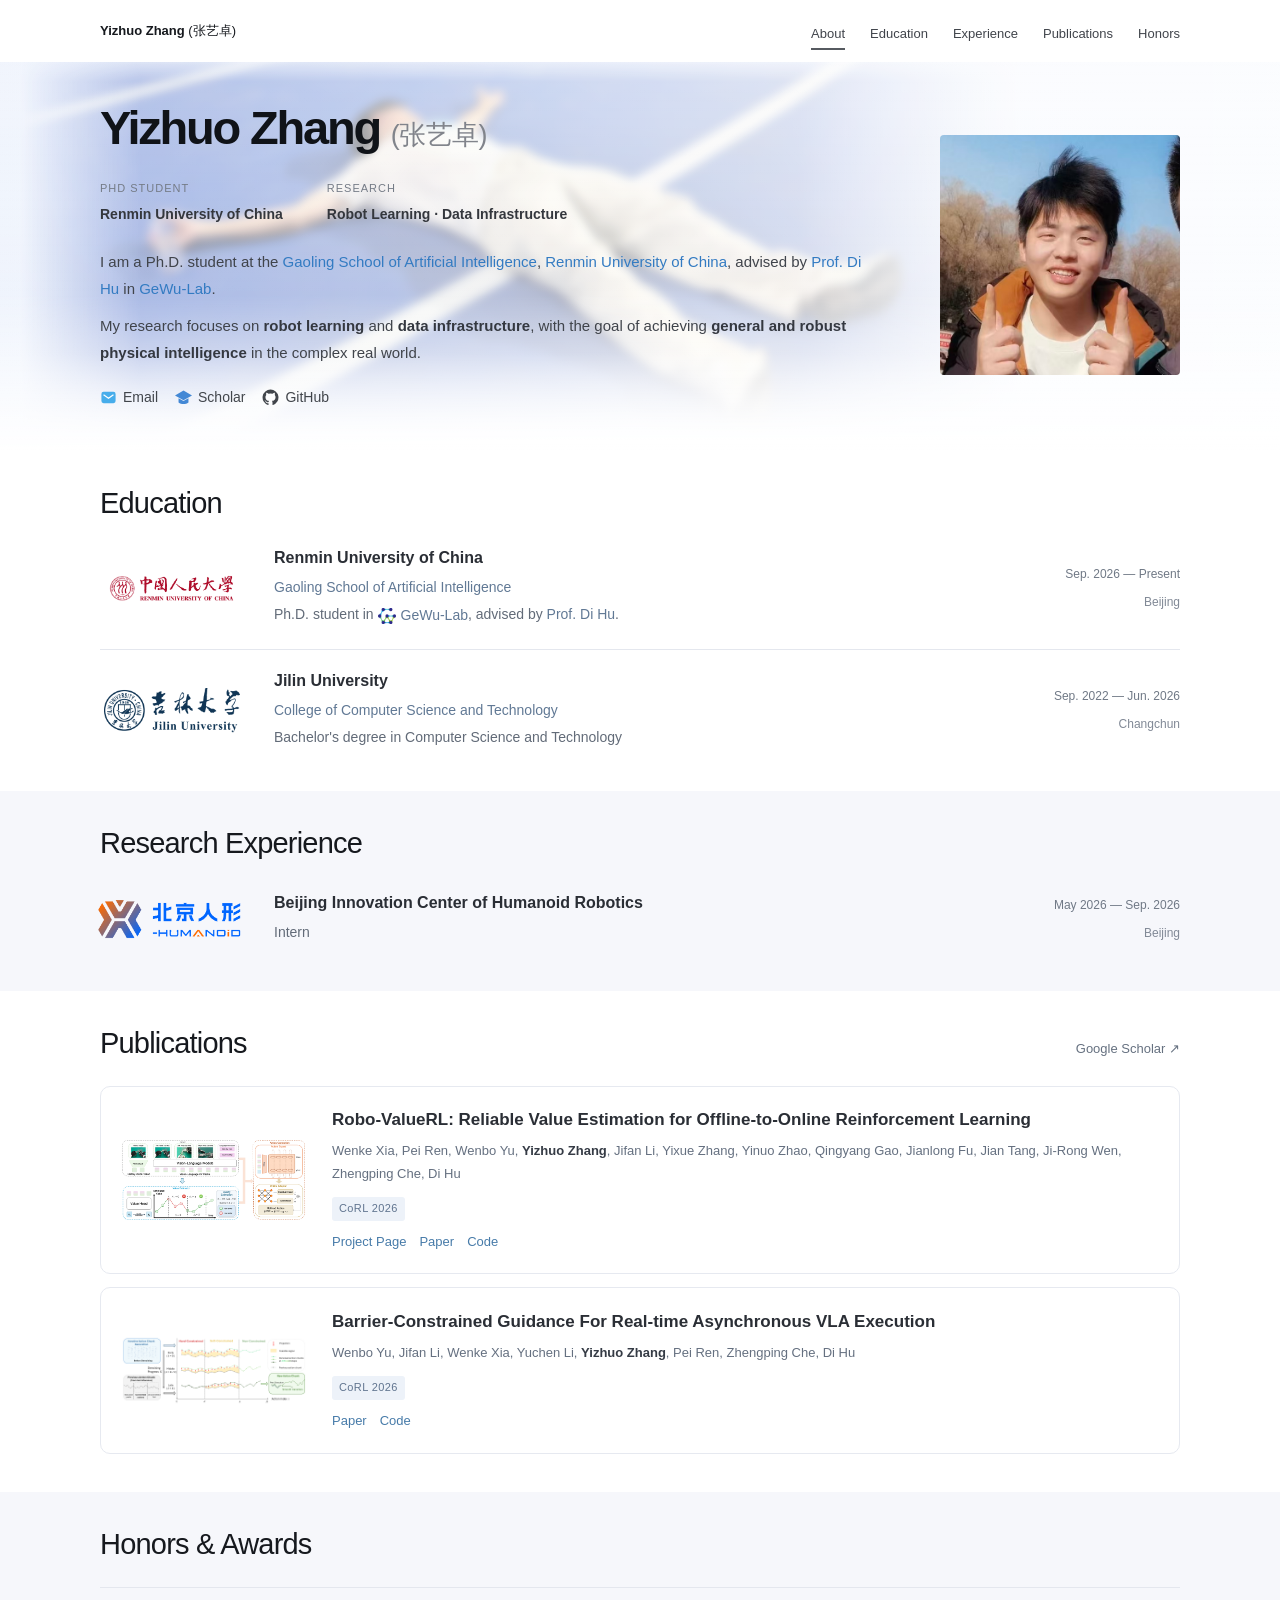
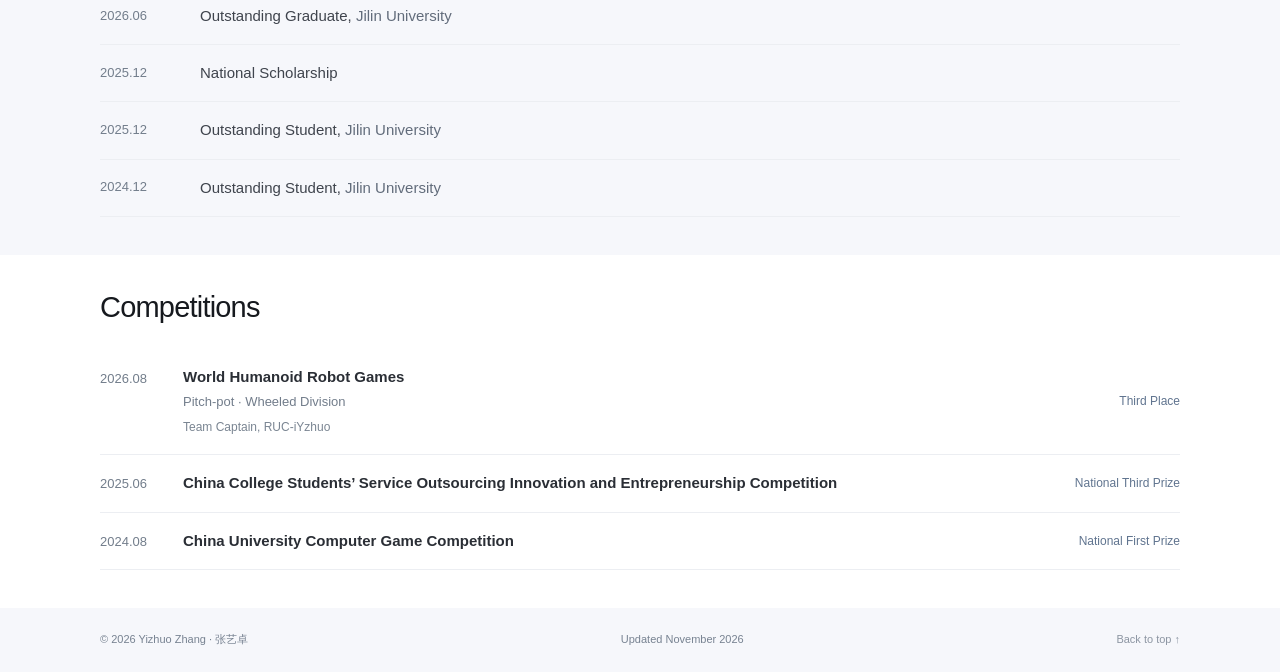
==== index.html @ 1d6a9e44 "Use robot emoji for browser tab icon" ====
<!doctype html>
<html lang="en">
<head>
  <meta charset="utf-8">
  <meta name="viewport" content="width=device-width, initial-scale=1">
  <title>Yizhuo Zhang (张艺卓)</title>
  <meta name="description" content="Yizhuo Zhang, Ph.D. student at Renmin University of China. Robot learning and data infrastructure toward general and robust physical intelligence in the complex real world.">
  <meta name="theme-color" content="#ffffff">
  <link rel="icon" href="assets/favicon-robot.svg" type="image/svg+xml">
  <link rel="stylesheet" href="stylesheet.css">
</head>
<body id="top">
<a class="skip-link" href="#main">Skip to content</a>
<header class="site-header">
  <div class="nav-shell">
    <a class="brand" href="#about">Yizhuo Zhang <span>(张艺卓)</span></a>
    <nav aria-label="Main navigation"><a class="active" href="#about">About</a><a href="#education">Education</a><a href="#experience">Experience</a><a href="#publications">Publications</a><a href="#honors">Honors</a></nav>
  </div>
</header>
<main id="main">
  <section class="hero" id="about" aria-labelledby="name">
    <div class="hero-shell shell">
      <div class="hero-copy">
        <h1 id="name">Yizhuo Zhang <span lang="zh-CN">(张艺卓)</span></h1>
        <div class="identity"><div><span class="eyebrow">PhD Student</span><a href="https://www.ruc.edu.cn/">Renmin University of China</a></div><div><span class="eyebrow">Research</span><span>Robot Learning · Data Infrastructure</span></div></div>
        <p>I am a Ph.D. student at the <a href="https://ai.ruc.edu.cn/">Gaoling School of Artificial Intelligence</a>, <a href="https://www.ruc.edu.cn/">Renmin University of China</a>, advised by <a href="https://dtaoo.github.io/">Prof. Di Hu</a> in <a href="https://gewu-lab.github.io/">GeWu-Lab</a>.</p>
        <p>My research focuses on <strong>robot learning</strong> and <strong>data infrastructure</strong>, with the goal of achieving <strong>general and robust physical intelligence</strong> in the complex real world.</p>
        <div class="social-links">
          <a href="mailto:yizhuo.zhang@ruc.edu.cn"><svg class="email-icon" aria-hidden="true" viewBox="0 0 24 24"><rect x="2" y="4" width="20" height="16" rx="3" fill="currentColor"/><path d="m5 8 7 5 7-5" fill="none" stroke="white" stroke-width="1.7"/></svg>Email</a>
          <a href="https://scholar.google.com/citations?user=-wRSMK8AAAAJ&amp;hl=zh-CN"><svg class="scholar-icon" aria-hidden="true" viewBox="0 0 24 24"><path fill="currentColor" d="m12 2 12 7-12 7L0 9l12-7ZM5 13l7 4 7-4v6c-4 3-10 3-14 0v-6Z"/></svg>Scholar</a>
          <a href="https://github.com/yizhuo1214"><svg aria-hidden="true" viewBox="0 0 24 24"><path fill="currentColor" d="M12 .8a11.2 11.2 0 0 0-3.54 21.83c.56.1.76-.24.76-.54v-2.1c-3.11.68-3.77-1.32-3.77-1.32-.5-1.3-1.24-1.64-1.24-1.64-1.02-.7.08-.69.08-.69 1.12.08 1.71 1.15 1.71 1.15 1 1.71 2.62 1.22 3.26.94.1-.72.39-1.22.71-1.5-2.48-.28-5.09-1.24-5.09-5.53 0-1.22.44-2.22 1.15-3-.12-.28-.5-1.42.11-2.96 0 0 .94-.3 3.08 1.15a10.7 10.7 0 0 1 5.6 0c2.14-1.45 3.07-1.15 3.07-1.15.62 1.54.23 2.68.12 2.96.71.78 1.14 1.78 1.14 3 0 4.3-2.61 5.24-5.1 5.52.4.35.76 1.03.76 2.08v3.09c0 .3.2.65.77.54A11.2 11.2 0 0 0 12 .8Z"/></svg>GitHub</a>
        </div>
      </div>
      <img class="portrait" src="assets/portrait.jpg" alt="Yizhuo Zhang smiling in the sunshine" width="563" height="563" fetchpriority="high">
    </div>
  </section>

  <section class="section" id="education" aria-labelledby="education-title"><div class="shell">
    <div class="section-heading"><h2 id="education-title">Education</h2></div>
    <div class="education-list">
      <article class="institution">
        <div class="logo-slot"><div class="ruc-wordmark" role="img" aria-label="Renmin University of China logo and bilingual wordmark"></div></div>
        <div class="entry-copy"><h3><a href="https://www.ruc.edu.cn/">Renmin University of China</a></h3><p><a href="https://ai.ruc.edu.cn/">Gaoling School of Artificial Intelligence</a></p><p>Ph.D. student in <a class="lab-affiliation" href="https://gewu-lab.github.io/"><img src="assets/gewu-logo.png" alt="" width="18" height="18">GeWu-Lab</a>, advised by <a href="https://dtaoo.github.io/">Prof. Di Hu</a>.</p></div>
        <div class="entry-meta"><span>Sep. 2026 — Present</span><span>Beijing</span></div>
      </article>
      <article class="institution">
        <div class="logo-slot"><img class="institution-logo jlu-wordmark" src="assets/jlu-wordmark.png" alt="Jilin University logo and bilingual wordmark" width="424" height="140"></div>
        <div class="entry-copy"><h3><a href="https://www.jlu.edu.cn/">Jilin University</a></h3><p><a href="https://ccst.jlu.edu.cn/">College of Computer Science and Technology</a></p><p>Bachelor's degree in Computer Science and Technology</p></div>
        <div class="entry-meta"><span>Sep. 2022 — Jun. 2026</span><span>Changchun</span></div>
      </article>
    </div>
  </div></section>

  <section class="section tinted" id="experience" aria-labelledby="experience-title"><div class="shell">
    <div class="section-heading"><h2 id="experience-title">Research Experience</h2></div>
    <article class="experience-entry institution">
      <div class="logo-slot"><img class="institution-logo xhumanoid-logo" src="assets/xhumanoid-logo.png" alt="X-Humanoid, Beijing Innovation Center of Humanoid Robotics" width="1100" height="366"></div>
      <div class="entry-copy"><h3><a href="https://www.x-humanoid.com/">Beijing Innovation Center of Humanoid Robotics</a></h3><p>Intern</p></div>
      <div class="entry-meta"><span>May 2026 — Sep. 2026</span><span>Beijing</span></div>
    </article>
  </div></section>

  <section class="section" id="publications" aria-labelledby="publications-title"><div class="shell">
    <div class="section-heading"><h2 id="publications-title">Publications</h2><a class="section-link" href="https://scholar.google.com/citations?user=-wRSMK8AAAAJ&amp;hl=zh-CN">Google Scholar ↗</a></div>
    <article class="publication">
      <a class="paper-image" href="https://arxiv.org/abs/2607.09866" aria-label="Robo-ValueRL paper"><img src="assets/robo-valuerl.png" alt="Robo-ValueRL framework overview" width="700" height="420" loading="lazy"></a>
      <div class="paper-body"><h3><a href="https://arxiv.org/abs/2607.09866">Robo-ValueRL: Reliable Value Estimation for Offline-to-Online Reinforcement Learning</a></h3><p class="authors">Wenke Xia, Pei Ren, Wenbo Yu, <strong>Yizhuo Zhang</strong>, Jifan Li, Yixue Zhang, Yinuo Zhao, Qingyang Gao, Jianlong Fu, Jian Tang, Ji-Rong Wen, Zhengping Che, Di Hu</p><span class="venue">CoRL 2026</span><div class="paper-links"><a href="https://gewu-lab.github.io/Robo-ValueRL/">Project Page</a><a href="https://arxiv.org/abs/2607.09866">Paper</a><a href="https://github.com/Open-X-Humanoid/Robo-ValueRL">Code</a></div></div>
    </article>
    <article class="publication">
      <a class="paper-image" href="https://arxiv.org/abs/2610.14997" aria-label="FreeBar paper"><img src="assets/freebar.png" alt="FreeBar framework for barrier-constrained asynchronous VLA execution" width="700" height="420" loading="lazy"></a>
      <div class="paper-body"><h3><a href="https://arxiv.org/abs/2610.14997">Barrier-Constrained Guidance For Real-time Asynchronous VLA Execution</a></h3><p class="authors">Wenbo Yu, Jifan Li, Wenke Xia, Yuchen Li, <strong>Yizhuo Zhang</strong>, Pei Ren, Zhengping Che, Di Hu</p><span class="venue">CoRL 2026</span><div class="paper-links"><a href="https://arxiv.org/abs/2610.14997">Paper</a><a href="https://github.com/NamelessCrew/FreeBar">Code</a></div></div>
    </article>
  </div></section>

  <section class="section tinted" id="honors" aria-labelledby="honors-title"><div class="shell">
    <div class="section-heading"><h2 id="honors-title">Honors &amp; Awards</h2></div>
    <div class="award-list">
      <article class="award-row"><time datetime="2026-06">2026.06</time><p>Outstanding Graduate, <span>Jilin University</span></p></article>
      <article class="award-row"><time datetime="2025-12">2025.12</time><p>National Scholarship</p></article>
      <article class="award-row"><time datetime="2025-12">2025.12</time><p>Outstanding Student, <span>Jilin University</span></p></article>
      <article class="award-row"><time datetime="2024-12">2024.12</time><p>Outstanding Student, <span>Jilin University</span></p></article>
    </div>
  </div></section>

  <section class="section" id="competitions" aria-labelledby="competitions-title"><div class="shell">
    <div class="section-heading"><h2 id="competitions-title">Competitions</h2></div>
    <div class="competition-list">
      <article class="competition"><time>2026.08</time><div><h3>World Humanoid Robot Games</h3><p>Pitch-pot · Wheeled Division</p><p class="team">Team Captain, RUC-iYzhuo</p></div><span class="prize">Third Place</span></article>
      <article class="competition"><time>2025.06</time><div><h3>China College Students’ Service Outsourcing Innovation and Entrepreneurship Competition</h3></div><span class="prize">National Third Prize</span></article>
      <article class="competition"><time>2024.08</time><div><h3>China University Computer Game Competition</h3></div><span class="prize">National First Prize</span></article>
    </div>
  </div></section>
</main>
<footer><div class="shell"><span>© 2026 Yizhuo Zhang · 张艺卓</span><span>Updated November 2026</span><a href="#top">Back to top ↑</a></div></footer>
<script src="site.js"></script>
</body>
</html>
---- stylesheet.css ----
@charset "UTF-8";
:root{--ink:#16191e;--body:#40444b;--muted:#81848d;--blue:#337bc2;--line:#e4e7ee;--tint:#f6f7fb;--shell:1080px;--portrait-size:clamp(180px,18.75vw,240px)}
*{box-sizing:border-box}
html{scroll-behavior:smooth;scroll-padding-top:70px;color-scheme:light}
body{margin:0;color:var(--body);background:#fff;font-family:-apple-system,BlinkMacSystemFont,"Segoe UI",Arial,"PingFang SC",sans-serif;font-size:13px;line-height:1.75;-webkit-font-smoothing:antialiased}
a{color:var(--blue);text-decoration:none;text-underline-offset:3px}a:hover{text-decoration:underline}a:focus-visible,summary:focus-visible{outline:2px solid var(--blue);outline-offset:5px}::selection{background:#dceaff}.shell{width:min(var(--shell),calc(100% - 80px));margin-inline:auto}
.site-header{position:sticky;top:0;background:#ffffffed;backdrop-filter:blur(12px);z-index:10}.nav-shell{width:min(var(--shell),calc(100% - 80px));margin:auto;display:flex;align-items:center;justify-content:space-between;min-height:62px;gap:25px}.brand{font-size:12px;color:var(--ink);font-weight:650;white-space:nowrap}.brand span{font-weight:400}.brand:hover{text-decoration:none}nav{display:flex;gap:25px;font-size:12px}nav a{position:relative;color:var(--body);padding:20px 0 14px}nav a.active:after{content:"";position:absolute;height:2px;bottom:9px;left:0;right:0;background:#565a60}nav a:hover{text-decoration:none;color:var(--ink)}
.hero{position:relative;isolation:isolate;overflow:hidden;background:linear-gradient(90deg,#eaf0fc 0%,#f5f8ff 52%,#edf3fd 100%)}.hero:before{content:"";position:absolute;z-index:-2;top:-12px;left:max(-80px,calc((100% - var(--shell))/2 - 80px));width:1000px;height:390px;pointer-events:none;background:url('assets/track-background.jpg') center 84%/1000px auto no-repeat;opacity:.62;filter:blur(5px) saturate(.9);-webkit-mask-image:linear-gradient(90deg,transparent 0%,#000 12%,#000 78%,transparent 100%),linear-gradient(180deg,transparent 0%,#000 8%,#000 78%,transparent 100%);mask-image:linear-gradient(90deg,transparent 0%,#000 12%,#000 78%,transparent 100%),linear-gradient(180deg,transparent 0%,#000 8%,#000 78%,transparent 100%);-webkit-mask-composite:source-in;mask-composite:intersect}.hero:after{content:"";position:absolute;z-index:-1;inset:0;pointer-events:none;background:linear-gradient(180deg,rgba(255,255,255,.12) 0%,rgba(255,255,255,.02) 60%,#fff 100%),linear-gradient(90deg,rgba(255,255,255,.25) 0%,rgba(255,255,255,.55) 52%,rgba(255,255,255,.8) 100%)}



.hero-shell{display:grid;grid-template-columns:minmax(0,1fr) var(--portrait-size);gap:60px;align-items:center;padding-top:38px;padding-bottom:42px;min-height:365px}.hero-copy{min-width:0}h1{font-size:47px;font-weight:550;letter-spacing:-2.2px;color:#101318;line-height:1.2;margin:0 0 23px}h1 span{font-size:27px;letter-spacing:-.6px;font-weight:400;color:#81848b;white-space:nowrap}.identity{display:flex;gap:22px;margin-bottom:21px}.identity>div+div{padding-left:22px}.identity .eyebrow{display:block;font-size:9px;letter-spacing:.09em;color:#848790;text-transform:uppercase;margin-bottom:2px}.identity a,.identity div>span:last-child:not(.eyebrow){font-size:12px;font-weight:550;color:#34373d}.hero-copy>p{margin:0 0 10px;font-size:13px;line-height:1.8}.hero strong{color:#343840;font-weight:650}.portrait{display:block;width:var(--portrait-size);height:var(--portrait-size);object-fit:contain;border-radius:4px}
.social-links{display:flex;gap:17px;align-items:center;flex-wrap:wrap;margin-top:19px}.social-links a{display:flex;align-items:center;gap:6px;color:#41454b;font-size:12px}.social-links svg{width:17px;height:17px}.social-links .email-icon{color:#47adeb}.social-links .scholar-icon{color:#4388d5}
.section{padding:34px 0 38px}.tinted{background:var(--tint)}.section-heading{display:flex;justify-content:space-between;align-items:baseline;gap:25px;margin-bottom:23px}h2{font-size:29px;letter-spacing:-.8px;font-weight:500;color:var(--ink);line-height:1.3;margin:0}.section-link{font-size:11px;color:#757b85;white-space:nowrap}h3{font-size:15px;line-height:1.5;font-weight:600;margin:0;color:#2a2e35}h3 a{color:inherit}.education-list{display:flex;flex-direction:column;gap:0}
.institution{display:grid;grid-template-columns:150px minmax(0,1fr) 190px;gap:24px;align-items:center;padding:19px 0}.institution+.institution{border-top:1px solid var(--line)}.institution:first-child{padding-top:0}.institution:last-child{padding-bottom:0}
.logo-slot{position:relative;width:144px;height:68px;display:flex;align-items:center;justify-content:center;align-self:center;flex-shrink:0}.institution-logo{position:static;display:block;width:136px;height:52px;transform:none;object-fit:contain}.ruc-wordmark{width:136px;height:48px;background-image:url('assets/ruc-wordmark-source.png');background-size:300px auto;background-position:-30px -21px;background-repeat:no-repeat;mix-blend-mode:multiply}.jlu-wordmark{filter:brightness(0) saturate(100%) invert(17%) sepia(32%) saturate(1430%) hue-rotate(169deg) brightness(94%) contrast(96%)}.institution-logo.xhumanoid-logo{width:156px;height:auto;max-width:none;flex-shrink:0;object-fit:contain;object-position:center;image-rendering:auto}.lab-affiliation{display:inline-flex;align-items:center;gap:5px;vertical-align:middle}.lab-affiliation img{display:block;width:18px;height:18px;object-fit:contain}


.entry-copy h3{font-size:15px;line-height:1.5;margin:0 0 5px;font-weight:550}.entry-copy p{margin:2px 0;font-size:12px;line-height:1.8;color:#6d727c}.entry-copy p a{color:#617995}.entry-meta{display:flex;flex-direction:column;gap:7px;text-align:right;align-self:center;font-size:11px;color:#858b95}.entry-meta span:last-child{font-size:10px;color:#a0a5ae}.experience-entry{padding:0}

.publication{display:grid;grid-template-columns:185px minmax(0,1fr);gap:26px;align-items:center;background:#ffffffa6;border:1px solid #e6e9f0;border-radius:10px;padding:20px;margin-top:13px}.paper-image{background:white;border-radius:5px;overflow:hidden;display:block;line-height:0}.paper-image img{display:block;width:100%;height:125px;object-fit:contain}.paper-body h3{font-size:15px;line-height:1.5;margin-bottom:7px}.authors{font-size:11px;color:#747a85;line-height:1.8;margin:0 0 8px}.authors strong{color:#353b45;font-weight:650}.venue{display:inline-block;color:#60748f;background:#edf2f9;font-size:9px;letter-spacing:.035em;padding:2px 7px;border-radius:3px;line-height:1.8}.paper-links{display:flex;gap:13px;margin-top:10px;font-size:10px}.paper-links a{color:#477ba9}
.award-list{border-top:1px solid var(--line)}.award-row{display:grid;grid-template-columns:80px minmax(0,1fr);gap:20px;align-items:center;padding:15px 0;border-bottom:1px solid #eceef2}.award-row time{font-size:11px;color:#8a909a;font-variant-numeric:tabular-nums;white-space:nowrap}.award-row p{font-size:13px;margin:0;color:#3f444d}.award-row p span{color:#6f7580}
.subheading{margin:31px 0 13px}.subheading h2{font-size:24px}.competition{display:grid;grid-template-columns:65px minmax(0,1fr) auto;gap:18px;align-items:center;border-bottom:1px solid #eceef2;padding:16px 0}.competition time{color:#898f98;font-size:11px;font-variant-numeric:tabular-nums;align-self:start;padding-top:2px}.competition h3{font-size:13px;font-weight:550}.competition p{font-size:11px;color:#868c96;margin:3px 0 0}.competition .team{font-size:10px;color:#a0a5ad}.prize{font-size:10px;color:#60748f;background:none;border:0;border-radius:0;padding:0;white-space:nowrap;font-weight:500}
footer{background:var(--tint);font-size:10px;color:#9298a2}footer .shell{display:flex;justify-content:space-between;gap:20px;padding:22px 0}footer a{color:#8c95a2}.skip-link{position:absolute;left:20px;top:-80px;padding:8px 16px;background:#fff;z-index:20}.skip-link:focus{top:15px}
@media(max-width:1000px){.shell,.nav-shell{width:calc(100% - 60px)}nav{gap:19px}.hero-shell{grid-template-columns:minmax(0,1fr) var(--portrait-size);gap:36px}.portrait{width:var(--portrait-size);height:var(--portrait-size)}h1{font-size:40px}h1 span{font-size:24px}.identity{gap:15px}.identity>div+div{padding-left:15px}.identity a,.identity div>span:last-child:not(.eyebrow){font-size:11px}}
@media(max-width:720px){.shell,.nav-shell{width:calc(100% - 40px)}.nav-shell{flex-direction:column;align-items:flex-start;gap:0;padding-top:13px;min-height:0}nav{gap:23px;font-size:11px;width:100%;overflow:auto}nav a{padding-top:10px;padding-bottom:13px}.brand{font-size:11px}nav a.active:after{bottom:7px}.hero-shell{grid-template-columns:minmax(0,1fr) 155px;gap:23px;padding-top:30px;padding-bottom:32px;min-height:0}.portrait{width:155px;height:155px}h1{font-size:33px;letter-spacing:-1.3px;margin-bottom:19px}h1 span{font-size:21px}.identity{flex-direction:column;gap:9px;margin-bottom:17px}.identity>div+div{border:0;padding:0}.identity .eyebrow{font-size:8px}.hero-copy>p{font-size:12px}.section{padding:28px 0}.section-heading{margin-bottom:20px}h2{font-size:25px}.institution{grid-template-columns:116px minmax(0,1fr) 145px;gap:14px}.logo-slot{width:110px;height:60px}.institution-logo{width:104px;height:44px}.ruc-wordmark{transform:scale(.78)}.institution-logo.xhumanoid-logo{width:116px;height:auto}.entry-copy h3{font-size:13px}.entry-copy p{font-size:11px}.entry-meta{font-size:10px}.publication{grid-template-columns:140px minmax(0,1fr);gap:18px;padding:16px}.paper-image img{height:115px}.paper-body h3{font-size:13px}.authors{font-size:10px}.competition{grid-template-columns:54px 1fr;gap:8px 13px}.prize{grid-column:2;justify-self:start}.competition h3{font-size:12px}.competition time{font-size:10px}}
@media(max-width:470px){.hero-shell{display:flex;flex-direction:column-reverse;align-items:flex-start;gap:23px}.portrait{width:175px;height:175px;align-self:center}h1{font-size:34px}h1 span{font-size:22px}.identity{flex-direction:row;gap:14px}.identity>div{flex:1}.identity>div+div{padding-left:14px}.identity a,.identity div>span:last-child:not(.eyebrow){font-size:10px}nav{gap:20px;font-size:10px}.hero-copy>p{font-size:12px}.publication{grid-template-columns:1fr;gap:16px}.paper-image{width:100%;max-width:270px;justify-self:center}.paper-image img{height:125px}.paper-body h3{font-size:14px}.authors{font-size:11px}.institution{grid-template-columns:95px minmax(0,1fr);gap:12px;padding:17px 0}.logo-slot{width:90px;height:49px;grid-row:1/3;align-self:center}.institution-logo{width:86px;height:38px}.ruc-wordmark{flex-shrink:0;transform:scale(.64)}.institution-logo.xhumanoid-logo{width:94px;height:auto}.entry-meta{grid-column:2;text-align:left;flex-direction:row;gap:14px;margin-top:-6px;font-size:10px}.award-row{grid-template-columns:58px minmax(0,1fr);gap:13px;padding:13px 0}.award-row p{font-size:12px}.award-row time{font-size:10px}.section-link{font-size:10px}footer .shell{flex-wrap:wrap;gap:5px 15px}footer .shell a{margin-left:auto}}
@media(prefers-reduced-motion:reduce){html{scroll-behavior:auto}}

/* Reading typography */
body{font-size:15px}
.brand,nav{font-size:13px}
.identity .eyebrow{font-size:11px;color:#747b86}
.identity a,.identity div>span:last-child:not(.eyebrow){font-size:14px}
.hero-copy>p{font-size:15px;line-height:1.8}
.social-links a{font-size:14px}
.section-link{font-size:13px;color:#667180}
.entry-copy h3{font-size:16px}
.entry-copy p{font-size:14px;color:#626b78}
.entry-meta{font-size:12px;color:#707986}
.entry-meta span:last-child{font-size:12px;color:#818996}
.paper-body h3{font-size:17px;line-height:1.55}
.authors{font-size:13px;line-height:1.75;color:#657080}
.venue{font-size:11px}
.paper-links{font-size:13px}
.award-row time,.competition time{font-size:13px;color:#727d8b}
.award-row p{font-size:15px}
.award-row p span{color:#626c7b}
.competition h3{font-size:15px}
.competition p{font-size:13px;color:#727d8b}
.competition .team{font-size:12px;color:#7a8592}
.prize{font-size:12px}
footer{font-size:11px;color:#778291}
@media(max-width:720px){
 body{font-size:14px}.brand,nav{font-size:12px}
 .hero-copy>p{font-size:14px}.identity .eyebrow{font-size:10px}
 .identity a,.identity div>span:last-child:not(.eyebrow){font-size:12px}
 .social-links a{font-size:13px}.section-link{font-size:12px}
 .entry-copy h3{font-size:15px}.entry-copy p{font-size:13px}
 .entry-meta,.entry-meta span:last-child{font-size:11px}
 .paper-body h3{font-size:15px}.authors{font-size:12px}.paper-links{font-size:12px}
 .award-row p{font-size:14px}.award-row time,.competition time{font-size:12px}
 .competition h3{font-size:14px}.competition p{font-size:12px}
 .competition .team{font-size:12px}.prize{font-size:11px}
}
@media(max-width:470px){
 .identity a,.identity div>span:last-child:not(.eyebrow){font-size:11px}
 nav{font-size:11px}.entry-meta{flex-wrap:wrap;gap:4px 12px}
 .award-row time,.competition time{font-size:11px}
 .competition{grid-template-columns:58px minmax(0,1fr)}
}
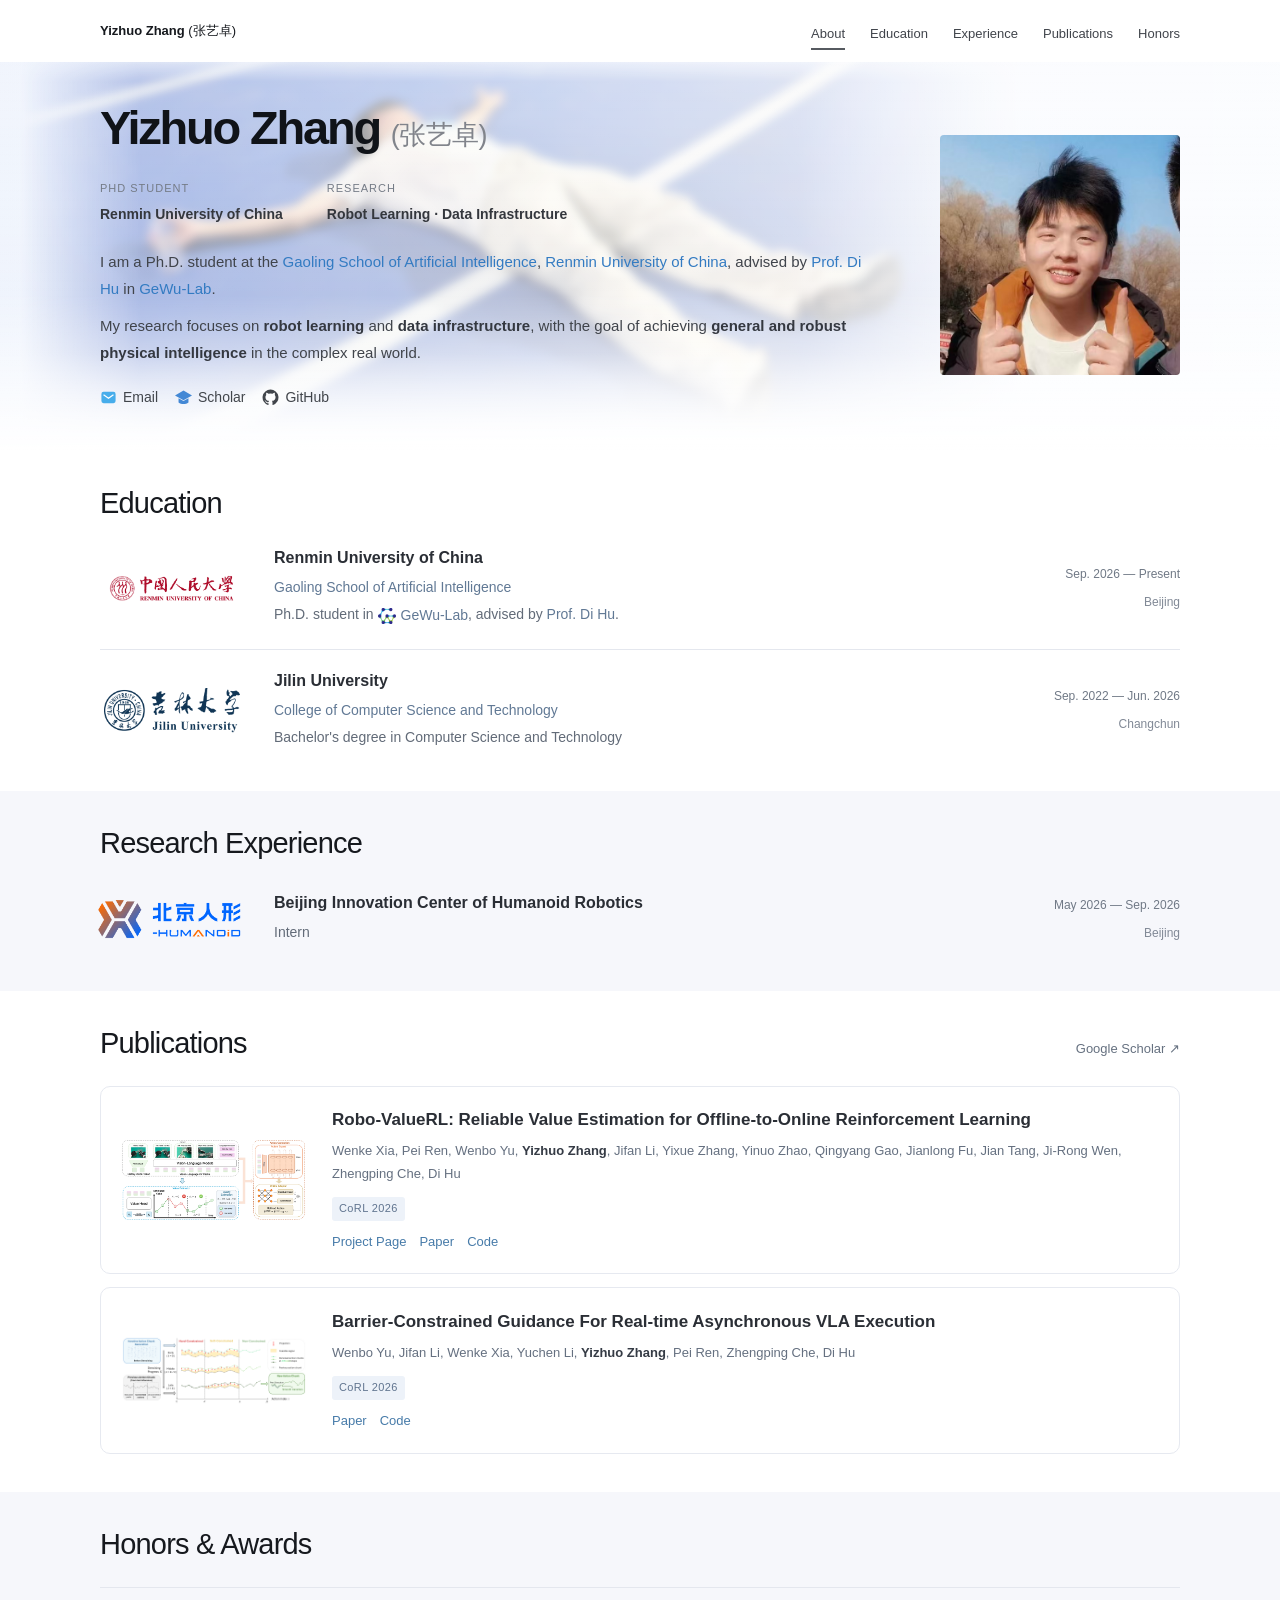
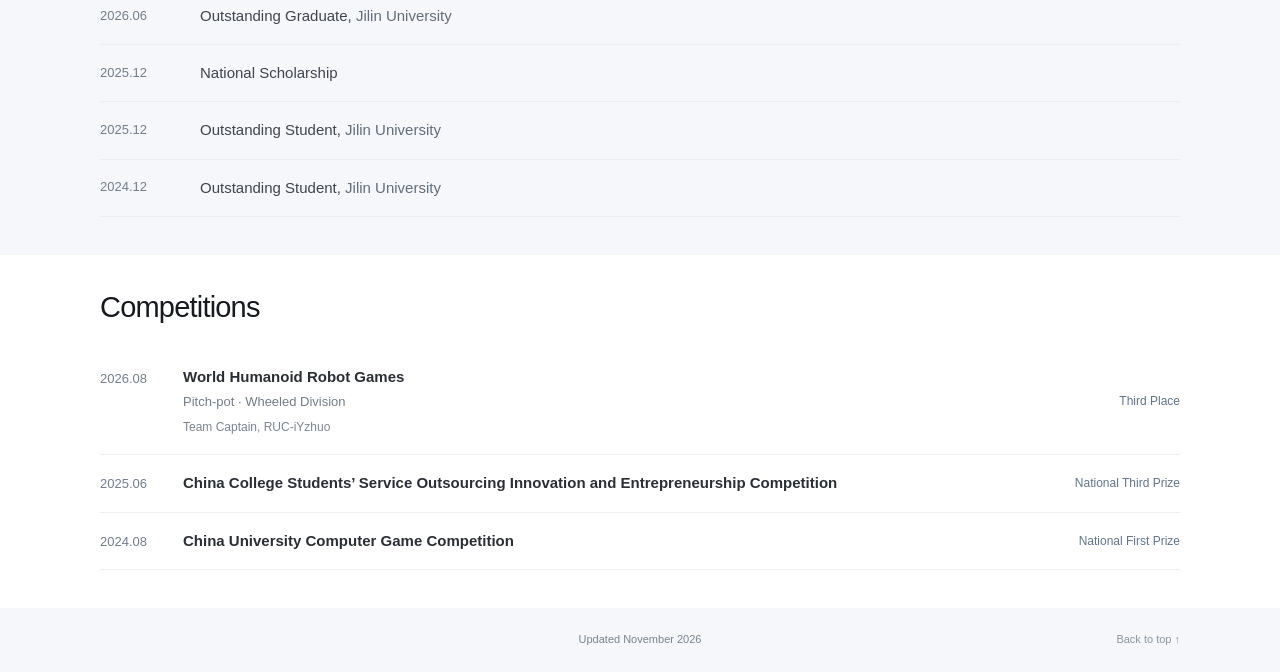
==== commit b65e72f9: "Align visitor counter left and update date center in footer" ====
--- a/index.html
+++ b/index.html
@@ -3,7 +3,7 @@
 <head>
   <meta charset="utf-8">
   <meta name="viewport" content="width=device-width, initial-scale=1">
-  <title>Yizhuo Zhang (张艺卓)</title>
+  <title>Yizhuo Zhang</title>
   <meta name="description" content="Yizhuo Zhang, Ph.D. student at Renmin University of China. Robot learning and data infrastructure toward general and robust physical intelligence in the complex real world.">
   <meta name="theme-color" content="#ffffff">
   <link rel="icon" href="assets/favicon-robot.svg" type="image/svg+xml">
@@ -91,7 +91,8 @@
     </div>
   </div></section>
 </main>
-<footer><div class="shell"><span>© 2026 Yizhuo Zhang · 张艺卓</span><span>Updated November 2026</span><a href="#top">Back to top ↑</a></div></footer>
+<footer><div class="shell"><span><span id="busuanzi_container_site_uv" style="display:none">Total visitors: <span id="busuanzi_value_site_uv"></span></span></span><span>Updated November 2026</span><a href="#top">Back to top ↑</a></div></footer>
 <script src="site.js"></script>
+<script async src="https://busuanzi.ibruce.info/busuanzi/2.3/busuanzi.pure.mini.js"></script>
 </body>
 </html>
--- a/stylesheet.css
+++ b/stylesheet.css
@@ -51,6 +51,8 @@
 .competition .team{font-size:12px;color:#7a8592}
 .prize{font-size:12px}
 footer{font-size:11px;color:#778291}
+footer .shell{display:grid;grid-template-columns:minmax(0,1fr) auto minmax(0,1fr);align-items:center}
+footer .shell>a{justify-self:end}
 @media(max-width:720px){
  body{font-size:14px}.brand,nav{font-size:12px}
  .hero-copy>p{font-size:14px}.identity .eyebrow{font-size:10px}
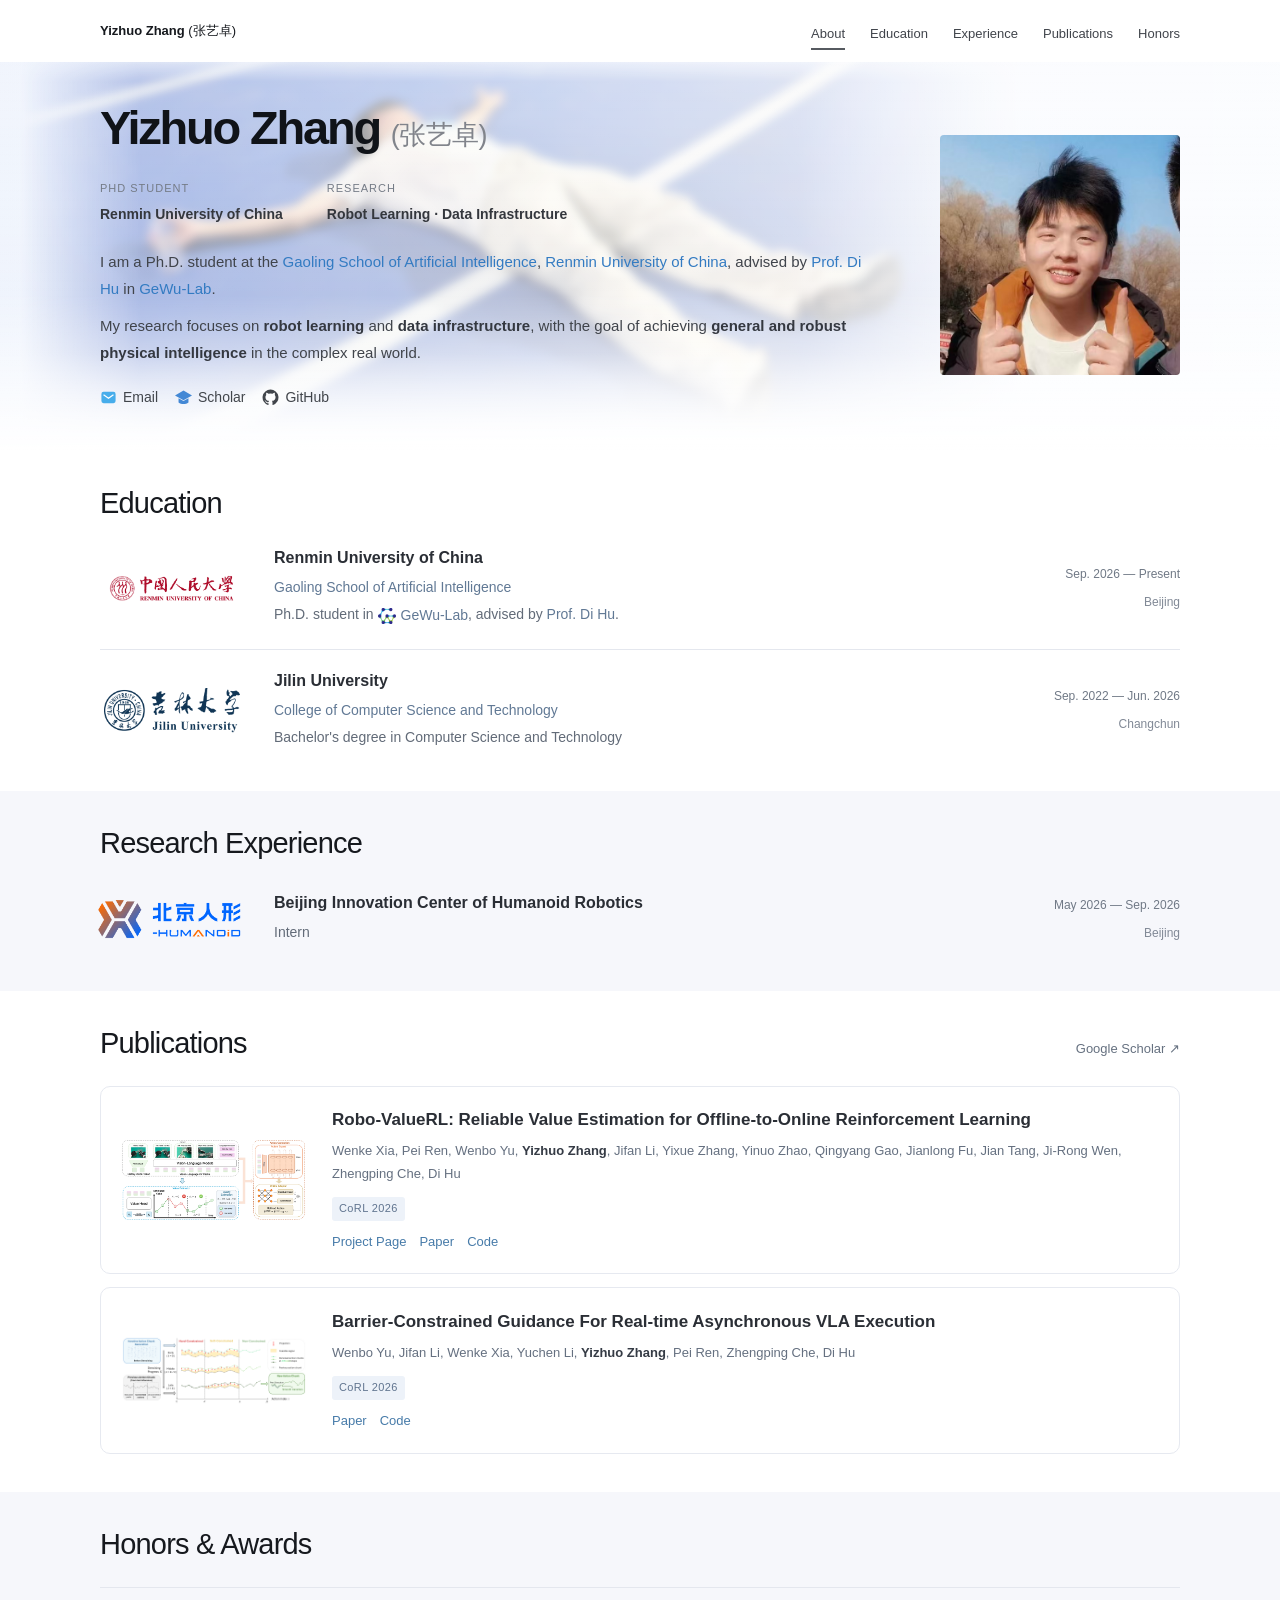
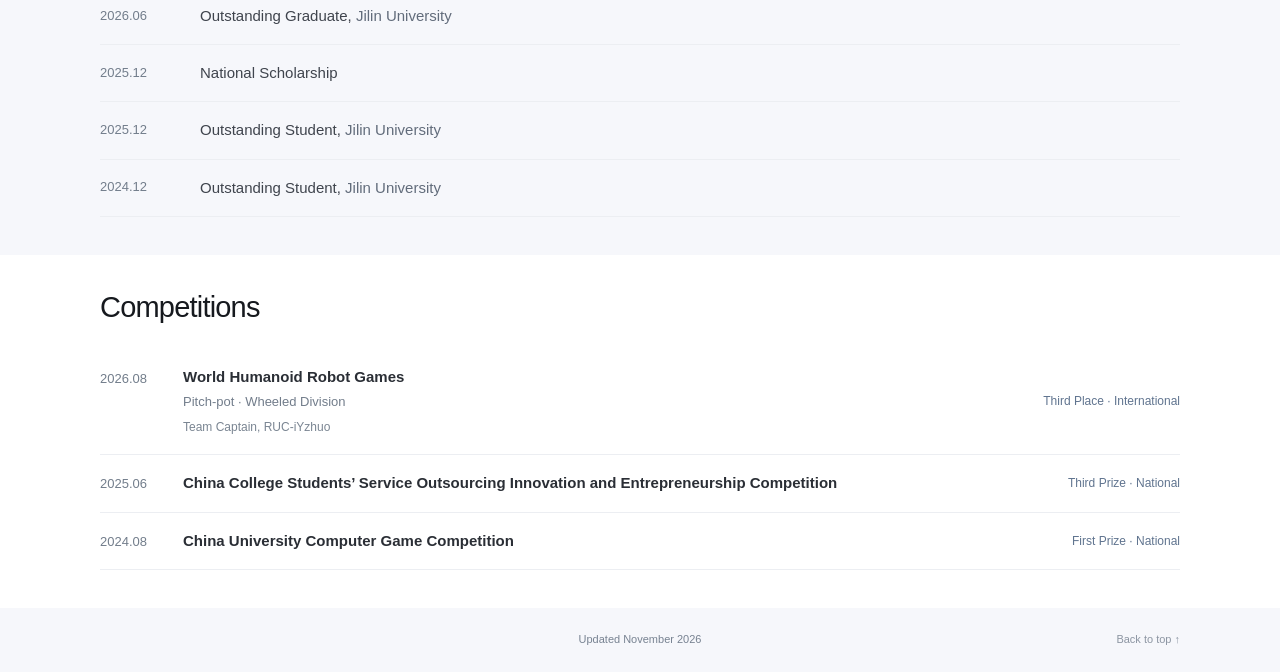
==== commit c881ddd6: "Unify competition results and event levels" ====
--- a/index.html
+++ b/index.html
@@ -6,7 +6,7 @@
   <title>Yizhuo Zhang</title>
   <meta name="description" content="Yizhuo Zhang, Ph.D. student at Renmin University of China. Robot learning and data infrastructure toward general and robust physical intelligence in the complex real world.">
   <meta name="theme-color" content="#ffffff">
-  <link rel="icon" href="assets/favicon-robot.svg" type="image/svg+xml">
+  <link rel="icon" href="favicon.svg" type="image/svg+xml">
   <link rel="stylesheet" href="stylesheet.css">
 </head>
 <body id="top">
@@ -85,9 +85,9 @@
   <section class="section" id="competitions" aria-labelledby="competitions-title"><div class="shell">
     <div class="section-heading"><h2 id="competitions-title">Competitions</h2></div>
     <div class="competition-list">
-      <article class="competition"><time>2026.08</time><div><h3>World Humanoid Robot Games</h3><p>Pitch-pot · Wheeled Division</p><p class="team">Team Captain, RUC-iYzhuo</p></div><span class="prize">Third Place</span></article>
-      <article class="competition"><time>2025.06</time><div><h3>China College Students’ Service Outsourcing Innovation and Entrepreneurship Competition</h3></div><span class="prize">National Third Prize</span></article>
-      <article class="competition"><time>2024.08</time><div><h3>China University Computer Game Competition</h3></div><span class="prize">National First Prize</span></article>
+      <article class="competition"><time>2026.08</time><div><h3>World Humanoid Robot Games</h3><p>Pitch-pot · Wheeled Division</p><p class="team">Team Captain, RUC-iYzhuo</p></div><span class="prize">Third Place · International</span></article>
+      <article class="competition"><time>2025.06</time><div><h3>China College Students’ Service Outsourcing Innovation and Entrepreneurship Competition</h3></div><span class="prize">Third Prize · National</span></article>
+      <article class="competition"><time>2024.08</time><div><h3>China University Computer Game Competition</h3></div><span class="prize">First Prize · National</span></article>
     </div>
   </div></section>
 </main>
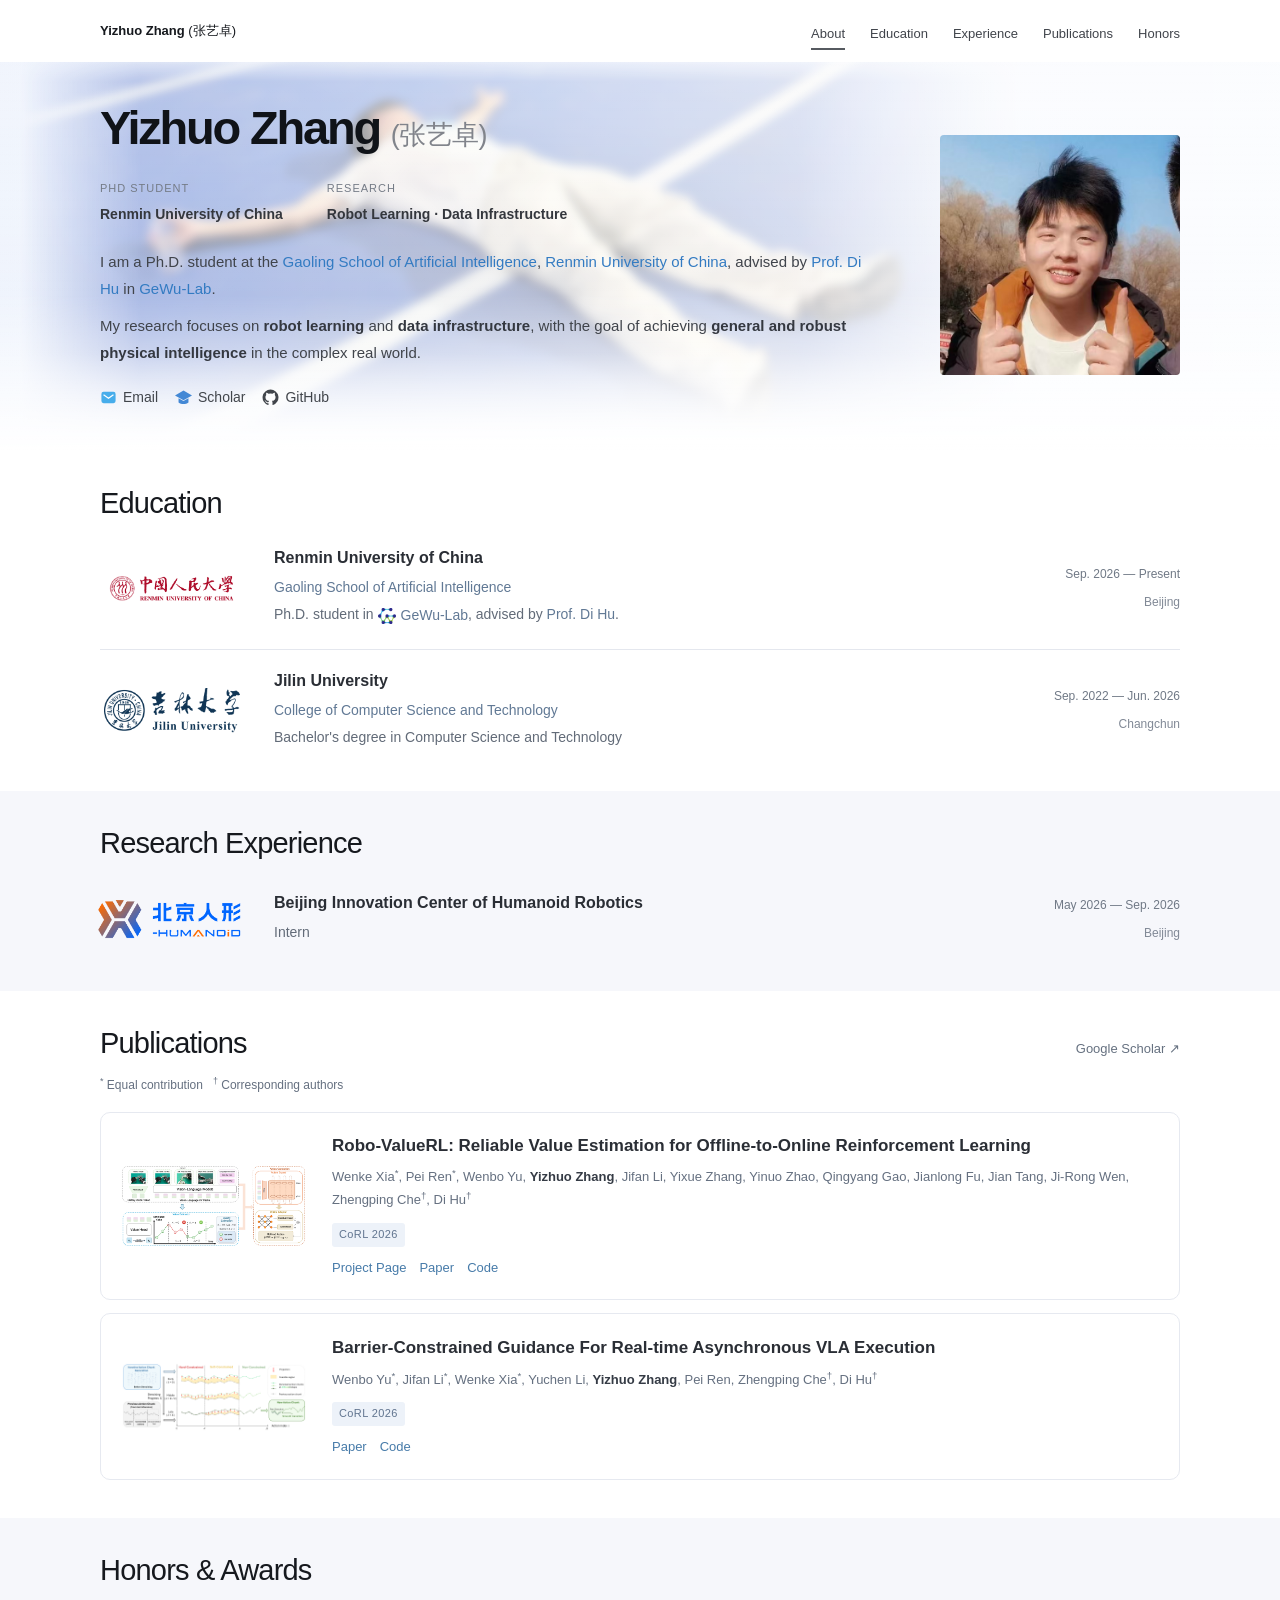
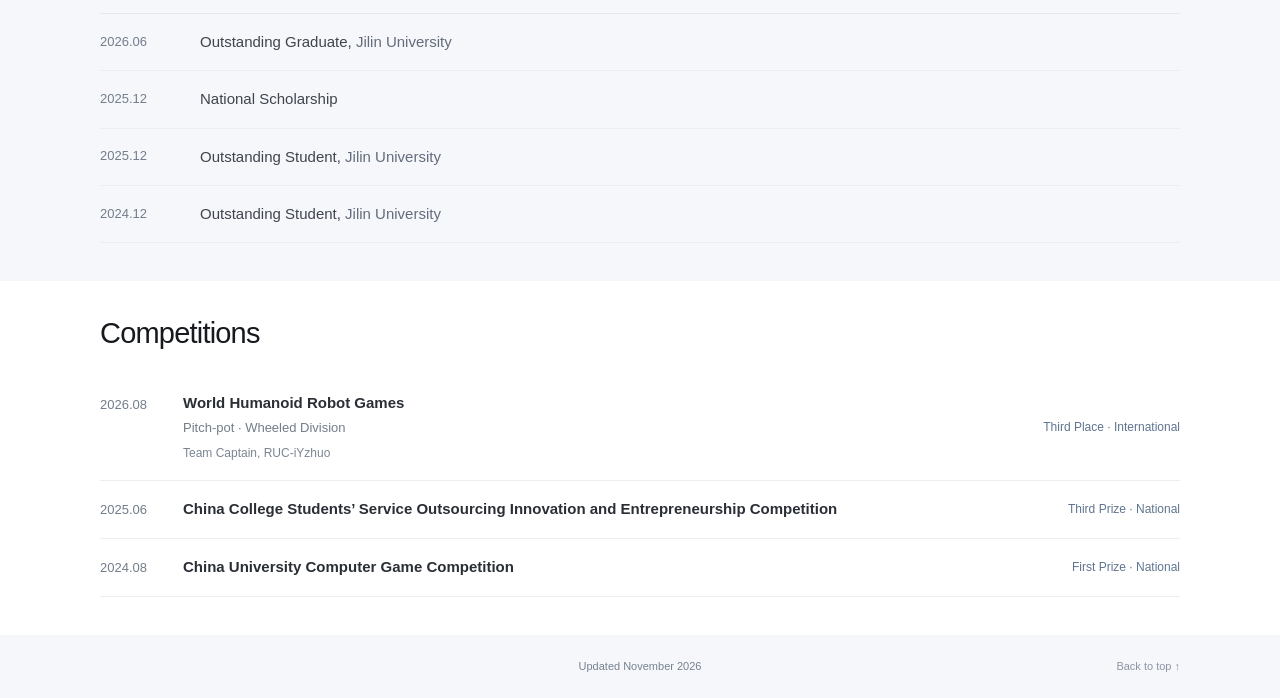
==== commit 217ad401: "Add verified publication author contribution marks" ====
--- a/index.html
+++ b/index.html
@@ -62,13 +62,14 @@
 
   <section class="section" id="publications" aria-labelledby="publications-title"><div class="shell">
     <div class="section-heading"><h2 id="publications-title">Publications</h2><a class="section-link" href="https://scholar.google.com/citations?user=-wRSMK8AAAAJ&amp;hl=zh-CN">Google Scholar ↗</a></div>
+    <p class="publication-note"><sup>*</sup> Equal contribution &nbsp; <sup>†</sup> Corresponding authors</p>
     <article class="publication">
       <a class="paper-image" href="https://arxiv.org/abs/2607.09866" aria-label="Robo-ValueRL paper"><img src="assets/robo-valuerl.png" alt="Robo-ValueRL framework overview" width="700" height="420" loading="lazy"></a>
-      <div class="paper-body"><h3><a href="https://arxiv.org/abs/2607.09866">Robo-ValueRL: Reliable Value Estimation for Offline-to-Online Reinforcement Learning</a></h3><p class="authors">Wenke Xia, Pei Ren, Wenbo Yu, <strong>Yizhuo Zhang</strong>, Jifan Li, Yixue Zhang, Yinuo Zhao, Qingyang Gao, Jianlong Fu, Jian Tang, Ji-Rong Wen, Zhengping Che, Di Hu</p><span class="venue">CoRL 2026</span><div class="paper-links"><a href="https://gewu-lab.github.io/Robo-ValueRL/">Project Page</a><a href="https://arxiv.org/abs/2607.09866">Paper</a><a href="https://github.com/Open-X-Humanoid/Robo-ValueRL">Code</a></div></div>
+      <div class="paper-body"><h3><a href="https://arxiv.org/abs/2607.09866">Robo-ValueRL: Reliable Value Estimation for Offline-to-Online Reinforcement Learning</a></h3><p class="authors">Wenke Xia<sup>*</sup>, Pei Ren<sup>*</sup>, Wenbo Yu, <strong>Yizhuo Zhang</strong>, Jifan Li, Yixue Zhang, Yinuo Zhao, Qingyang Gao, Jianlong Fu, Jian Tang, Ji-Rong Wen, Zhengping Che<sup>†</sup>, Di Hu<sup>†</sup></p><span class="venue">CoRL 2026</span><div class="paper-links"><a href="https://gewu-lab.github.io/Robo-ValueRL/">Project Page</a><a href="https://arxiv.org/abs/2607.09866">Paper</a><a href="https://github.com/Open-X-Humanoid/Robo-ValueRL">Code</a></div></div>
     </article>
     <article class="publication">
       <a class="paper-image" href="https://arxiv.org/abs/2610.14997" aria-label="FreeBar paper"><img src="assets/freebar.png" alt="FreeBar framework for barrier-constrained asynchronous VLA execution" width="700" height="420" loading="lazy"></a>
-      <div class="paper-body"><h3><a href="https://arxiv.org/abs/2610.14997">Barrier-Constrained Guidance For Real-time Asynchronous VLA Execution</a></h3><p class="authors">Wenbo Yu, Jifan Li, Wenke Xia, Yuchen Li, <strong>Yizhuo Zhang</strong>, Pei Ren, Zhengping Che, Di Hu</p><span class="venue">CoRL 2026</span><div class="paper-links"><a href="https://arxiv.org/abs/2610.14997">Paper</a><a href="https://github.com/NamelessCrew/FreeBar">Code</a></div></div>
+      <div class="paper-body"><h3><a href="https://arxiv.org/abs/2610.14997">Barrier-Constrained Guidance For Real-time Asynchronous VLA Execution</a></h3><p class="authors">Wenbo Yu<sup>*</sup>, Jifan Li<sup>*</sup>, Wenke Xia<sup>*</sup>, Yuchen Li, <strong>Yizhuo Zhang</strong>, Pei Ren, Zhengping Che<sup>†</sup>, Di Hu<sup>†</sup></p><span class="venue">CoRL 2026</span><div class="paper-links"><a href="https://arxiv.org/abs/2610.14997">Paper</a><a href="https://github.com/NamelessCrew/FreeBar">Code</a></div></div>
     </article>
   </div></section>
 
--- a/stylesheet.css
+++ b/stylesheet.css
@@ -71,3 +71,6 @@
  .award-row time,.competition time{font-size:11px}
  .competition{grid-template-columns:58px minmax(0,1fr)}
 }
+
+.publication-note{font-size:12px;line-height:1.6;color:#657080;margin:-10px 0 17px}
+.authors sup,.publication-note sup{font-size:.75em;line-height:0;vertical-align:super}
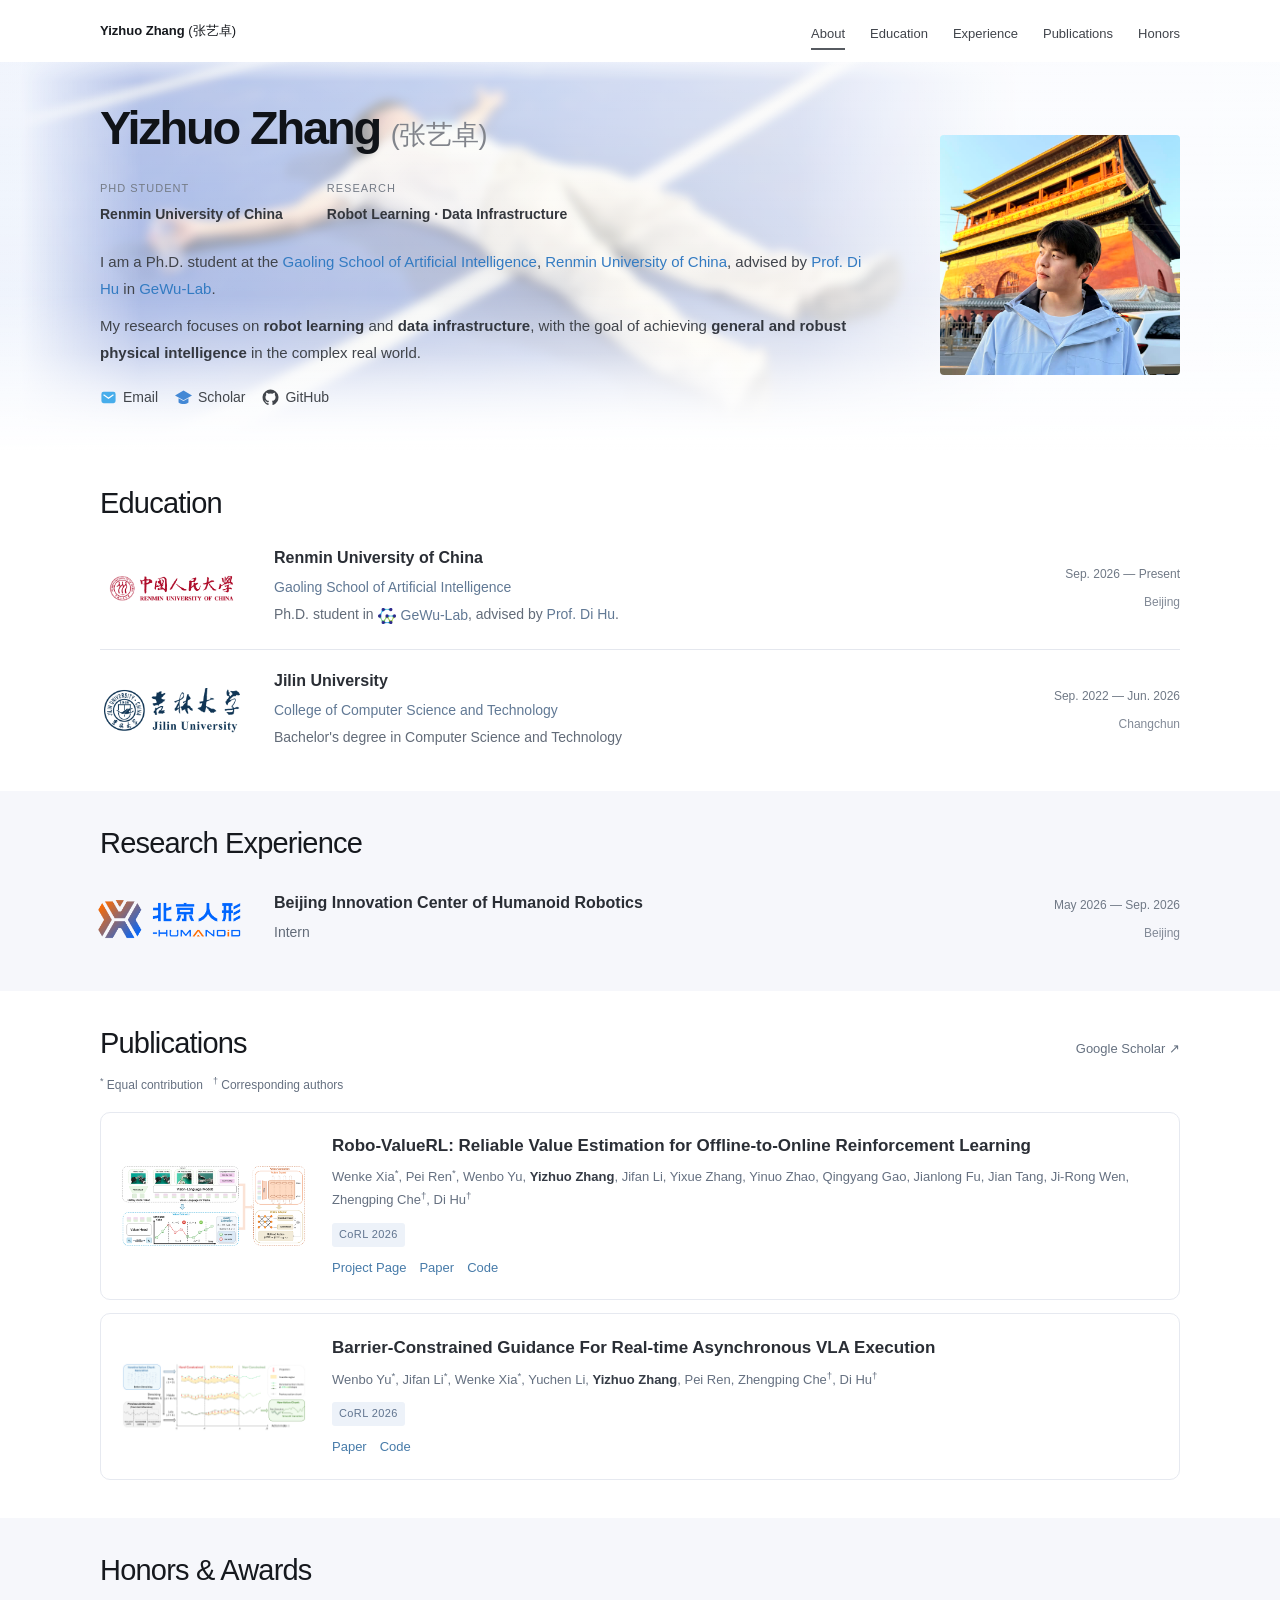
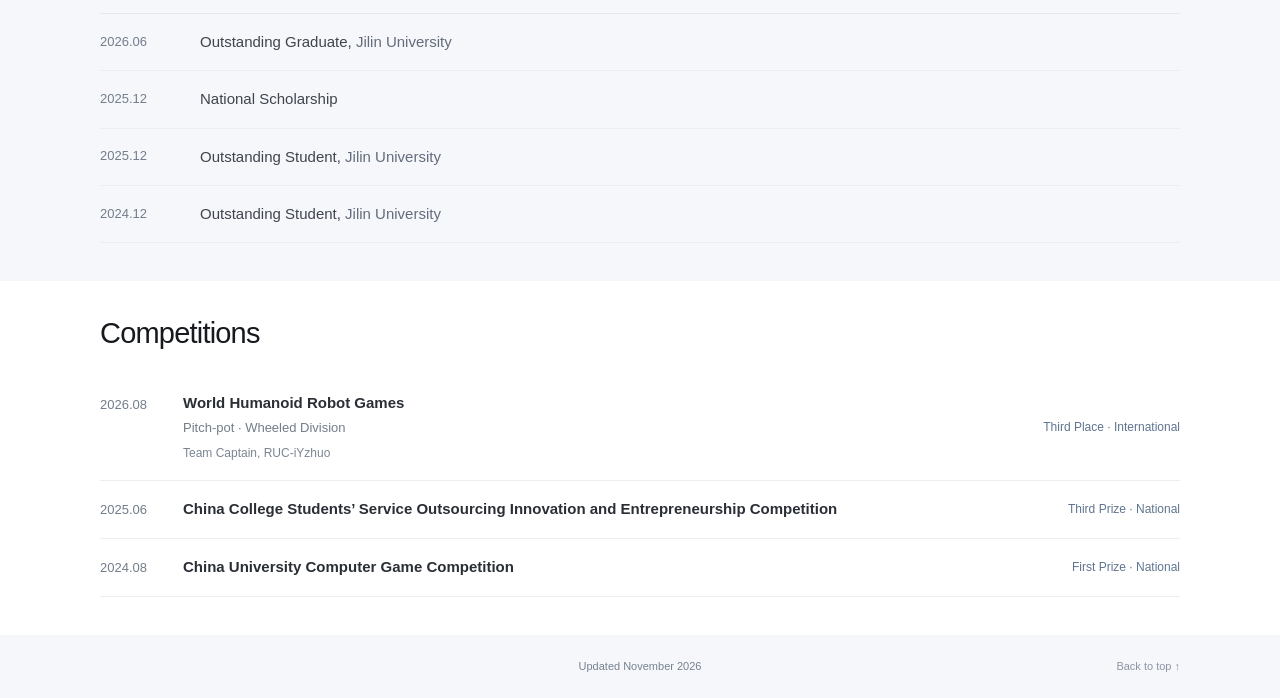
==== commit 6f4749a0: "Replace homepage portrait with full square photo" ====
--- a/index.html
+++ b/index.html
@@ -31,7 +31,7 @@
           <a href="https://github.com/yizhuo1214"><svg aria-hidden="true" viewBox="0 0 24 24"><path fill="currentColor" d="M12 .8a11.2 11.2 0 0 0-3.54 21.83c.56.1.76-.24.76-.54v-2.1c-3.11.68-3.77-1.32-3.77-1.32-.5-1.3-1.24-1.64-1.24-1.64-1.02-.7.08-.69.08-.69 1.12.08 1.71 1.15 1.71 1.15 1 1.71 2.62 1.22 3.26.94.1-.72.39-1.22.71-1.5-2.48-.28-5.09-1.24-5.09-5.53 0-1.22.44-2.22 1.15-3-.12-.28-.5-1.42.11-2.96 0 0 .94-.3 3.08 1.15a10.7 10.7 0 0 1 5.6 0c2.14-1.45 3.07-1.15 3.07-1.15.62 1.54.23 2.68.12 2.96.71.78 1.14 1.78 1.14 3 0 4.3-2.61 5.24-5.1 5.52.4.35.76 1.03.76 2.08v3.09c0 .3.2.65.77.54A11.2 11.2 0 0 0 12 .8Z"/></svg>GitHub</a>
         </div>
       </div>
-      <img class="portrait" src="assets/portrait.jpg" alt="Yizhuo Zhang smiling in the sunshine" width="563" height="563" fetchpriority="high">
+      <img class="portrait" src="assets/portrait-20261121.jpg" alt="Portrait of Yizhuo Zhang" width="800" height="800" fetchpriority="high">
     </div>
   </section>
 
